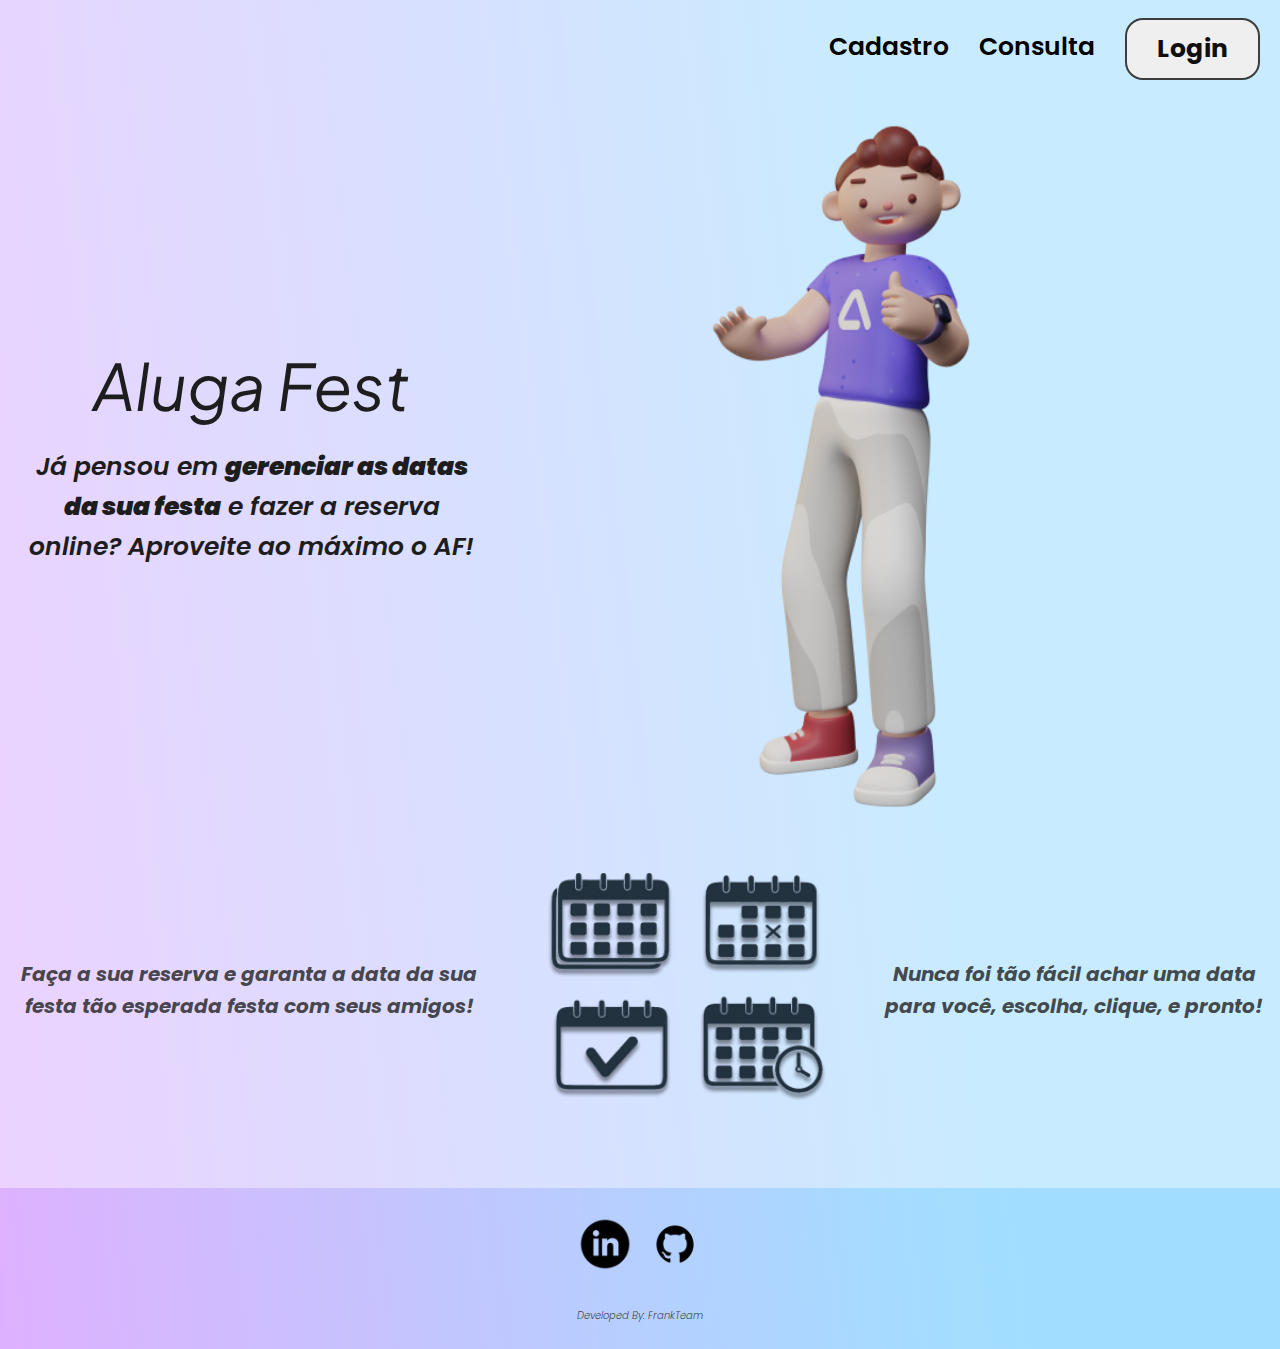
==== Index.html @ 71d17370 "Projeto AlugaFest Resposivo" ====
<!DOCTYPE html>
<html lang="pt-BR">
<head>
    <meta charset="UTF-8">
    <meta http-equiv="X-UA-Compatible" content="IE=edge">
    <meta name="viewport" content="width=device-width, initial-scale=1.0">
    <meta name="description" content="Alugue seu salão de festas de forma fácil!">
    <title>AlugaFestPrototipo</title>
    <link rel="stylesheet" type="text/css" href="/CSS/style.css"/>
</head>
<body>
    <header class="cabecalho">
        <nav class="menu">
            <a class="menu-item" href="#">Cadastro</a>
            <a class="menu-item" href="#">Consulta</a>
            <button class="menu-botao">Login</button>            
        </nav>

    </header>
    <main class="conteudo-principal">
        <section class="conteudo-principal-escrito">
            <div class="conteudo-principal-escrito-texto">
                <h1 class="conteudo-principal-escrito-titulo">Aluga Fest</h1>
                <p class="conteudo-principal-escrito-info">Já pensou em <strong>gerenciar as datas da sua festa</strong> e fazer a reserva online? Aproveite ao máximo o AF!</p>
            </div>
            <img class="conteudo-principal-escrito-imagem" src="/img/Ikbal.png" alt="Guri">
        </section>
        <section class="conteudo-secundario">
            <div class="conteudo-secundario-bloco">
            <p class="conteudo-secundario-texto1">Faça a sua reserva e garanta a data da sua festa tão esperada festa com seus amigos!</p>
            <img class="conteudo-secundario-imagem" src="/img/calendario.png" alt="calendario"/>
            <p class="conteudo-secundario-texto2">Nunca foi tão fácil achar uma data para você, escolha, clique, e pronto!</p>
            </div>
        </section>
    </main>
    <footer class="rodape-background">
        
        <div class="social-media">
          <a  href="#"><img class="social-media-img" src="/img/linkedin.png" alt="linkedin"/></a>
          <a  href="#"><img class="social-media-img" src="/img/git.png" alt="GitHub"/></a>
            
        </div>
        <div class="rodape-background-dev">Developed By: FrankTeam</div>

    </footer>
</body>
</html>
---- CSS/style.css ----
/*Fontes importadas do tio google*/
/*como indicar elas:
font-family: 'Plus Jakarta Sans', sans-serif;
font-family: 'Poppins', sans-serif;
*/
@import url('https://fonts.googleapis.com/css2?family=Plus+Jakarta+Sans:wght@200&family=Poppins:ital,wght@0,100;0,200;1,100&display=swap');
/*RESETANDO O CSS - anula as configurações pré definidas pelo html*/
*{
    margin: 0;
    padding: 0;
    box-sizing: border-box;
    text-decoration: none;
}
body{
    font-size: 100%;
    background: linear-gradient(263.35deg, rgba(73, 190, 255, 0.3) 28.29%, rgba(200, 82, 255, 0.28) 107.57%);
    
    
}
/*---------------------Estilizando a barra de navegação-------------------------*/
/*posição do cabeçalho na pagina - conteúdo PAI no flex box*/
.cabecalho{
    display: flex;
    flex-direction: row;
    align-items: center;
    justify-content: end;
    padding-top: 18px;
    padding-right: 20px;
    
}
/*configurações do menu da barra de navegação - conteúdo PAI e filho de CABECALHO*/
.menu{
    display: flex;
    gap: 30px;
    justify-content: space-around;
    font-family: 'Poppins';
    font-style: normal;
    font-weight: 600;
    font-size: 25px;
    line-height: 27px;
    color: #1D1D1D;    
}
/*estilização dos itens do menu da barra de navegação - conteúdo filho*/
.menu-item{
    color: black;
    /*Esse padding serviu pra alinhar o texto ao botão*/
    padding-top: 15px;
}
/*hover dos itens do menu da barra de navegação - conteúdo filho*/
.menu-item:hover{
    color: #ffffff;

}
/*estilização do botão de login - conteúdo filho*/
.menu-botao{  
        color: #0f0f0f;
        font-size: 25px;
        border: 2px solid #3d3d3d;
        border-radius: 18px;
        padding: 10px 30px;
        cursor: pointer;
        font-family: 'Poppins';
        font-style:normal;
        font-weight: 700;
        
}
.menu-botao:hover {
    color: #ffffff;
    border: 2px solid #6d6d6d;
    background-color: #6d6d6d;
}
/*------------------Estilizando o conteúdo principal------------------------*/
/*Estilizando o Main - Conteúdo pai*/
.conteudo-principal{
    margin-bottom: 48px;
    display: flex;
    flex-wrap: wrap;
}
/* Estilizando a primeira seção inteira - conteúdo pai ou father container*/
.conteudo-principal-escrito{
    display: flex;
    /* Aqui a direção do flex-box foi adicionada para
     que os elementos fiquemu do lado do outro e centralizados*/
    flex-direction: row;
    align-items: center;
    /* Aqui foi configurado um espaço entre os itens de acordo
     com o flex-boxing :D*/
    justify-content: space-around;
    margin-left: 20px;
    
    
    

}
/*estilizando o conteúdo escrito através da DIV para definir a posição
este é um container pai*/
.conteudo-principal-escrito-texto{
    display: flex;
    flex-direction: column;
    gap: 30px;
    text-align: center;
    flex-wrap: wrap;
}


.conteudo-principal-escrito-titulo{
    font-family: 'Plus Jakarta Sans';
    font-style: italic;
    /*Font-wheit é o "peso" da fonte*/
    font-weight: 400;
    font-size: 64px;
    line-height: 64px;

/* or 100% */

    color: #1D1D1D;
}
.conteudo-principal-escrito-info{
    font-family: 'Poppins';
    font-style: italic;
    font-weight: 600;
    font-size: 25px;
    /* Line-height é Espaçamento entre linhas*/
    line-height: 160%;

    text-align: center;

    color: #1D1D1D;
}
.conteudo-principal-escrito-imagem{
    height: 700px;
    margin: 30px;
    
}


/*Estilizando o conteúdo secundário - Container PAI*/
.conteudo-secundario{
    display: flex;
    flex-direction: row;
    flex-wrap: wrap;
    
}
.conteudo-secundario-bloco{
    display: flex;
    flex-direction: row;
    align-items: center;
    gap: 10px;

    
}
/*Estilizando os textos - containers filhos*/
.conteudo-secundario-texto1{
    font-family: 'Poppins';
    font-style: italic;
    font-weight: 700;
    font-size: 20px;
    line-height: 160%;
    text-align: center;
    margin: 10px;
    

/* or 32px */

color: rgba(29, 29, 29, 0.8);
}
.conteudo-secundario-imagem{
    height: 300px;
    

}
.conteudo-secundario-texto2{
    font-family: 'Poppins';
    font-style: italic;
    font-weight: 700;
    font-size: 20px;
    line-height: 160%;
    text-align: center;
    margin: 10px;
    color: rgba(29, 29, 29, 0.8);
    

}

/*Estilizando o container pai do footer - cabeçalho*/

.rodape-background{
    display: flex;
    flex-direction: column;
    /*Align-itens alinha horizontal*/
    align-items: center;
    /*Justify-content alinha na vertical*/
    justify-content: center;
    background: linear-gradient(263.35deg, rgba(73, 190, 255, 0.3) 28.29%, rgba(200, 82, 255, 0.28) 107.57%);
    
    height: 161.32px;
    left: 1590px;
    top: 1604.77px;

}
.rodape-background-dev{
    font-family: 'Poppins';
    font-style: italic;
    font-weight: 300;
    font-size: 10px;
    line-height: 160%;
    margin-top: 30px;
    color: rgba(29, 29, 29, 0.8);
}
.social-media{
    display: flex;
    flex-direction: row;
    gap: 10px;
    
}
.social-media-img{
    width: 60px;
    height: 60px;
}
.social-media-img:hover{
    filter: blur(1px);
}

/*------------------Responsividade usando media querys---------------------*/
@media screen and (max-width: 768px){
    body{
        display: block;
        text-align: center;
        margin: 0%;
    }
    .cabecalho{
        display: block;
    }
    .menu{
        margin: 0px;
    }
    .conteudo-principal{
        display: block;
        margin: 0%;
    }
    .conteudo-principal-escrito{
        display: block;
        margin: 0%;
        text-align: center;
    }
    .conteudo-principal-escrito-texto{
        display: block;
        margin: 0%;
        text-align: center;
    }
    .conteudo-principal-escrito-info{
        text-align: center;
    }

    .conteudo-principal-escrito-imagem{
        display: block;
        width: 90vw;
        height: 90vw;

    }
    .conteudo-secundario-bloco{
        display: block;
    }
    .conteudo-secundario-bloco{
        display: block;
        margin: 0%;
    }
    .rodape-background{
        display: block;
        margin: 0%;
        text-align: center;
    }
    .conteudo-secundario-texto1{
        text-align: center;
    }
    .social-media{
        display: block;
    }
}
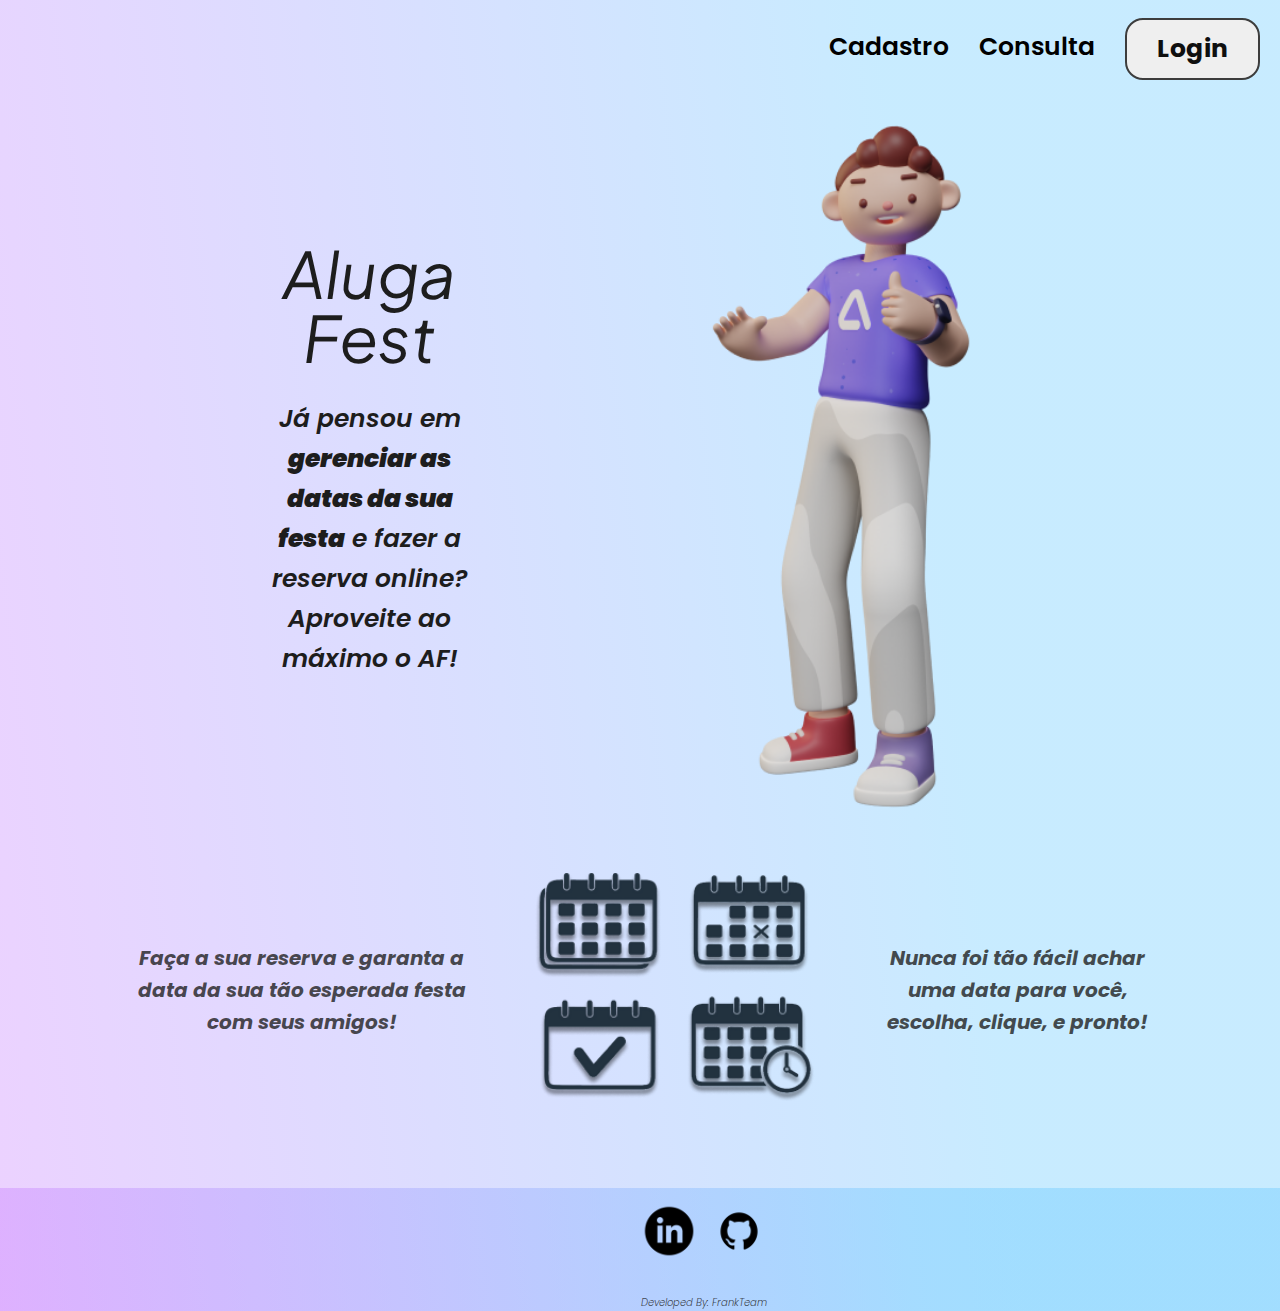
==== commit acfe3ab3: "Realizado ajustes no mediaquery para melhorar a responsividade, realizado também a responsividade no" ====
--- a/Index.html
+++ b/Index.html
@@ -27,7 +27,7 @@
         </section>
         <section class="conteudo-secundario">
             <div class="conteudo-secundario-bloco">
-            <p class="conteudo-secundario-texto1">Faça a sua reserva e garanta a data da sua festa tão esperada festa com seus amigos!</p>
+            <p class="conteudo-secundario-texto1">Faça a sua reserva e garanta a data da sua tão esperada festa com seus amigos!</p>
             <img class="conteudo-secundario-imagem" src="/img/calendario.png" alt="calendario"/>
             <p class="conteudo-secundario-texto2">Nunca foi tão fácil achar uma data para você, escolha, clique, e pronto!</p>
             </div>
--- a/CSS/style.css
+++ b/CSS/style.css
@@ -86,7 +86,7 @@
     /* Aqui foi configurado um espaço entre os itens de acordo
      com o flex-boxing :D*/
     justify-content: space-around;
-    margin-left: 20px;
+    margin-left: 20%;
     
     
     
@@ -139,6 +139,9 @@
     display: flex;
     flex-direction: row;
     flex-wrap: wrap;
+    width: auto;
+    margin-right: 100px;
+    
     
 }
 .conteudo-secundario-bloco{
@@ -146,6 +149,8 @@
     flex-direction: row;
     align-items: center;
     gap: 10px;
+    margin-left: 10%;
+    
 
     
 }
@@ -193,9 +198,8 @@
     justify-content: center;
     background: linear-gradient(263.35deg, rgba(73, 190, 255, 0.3) 28.29%, rgba(200, 82, 255, 0.28) 107.57%);
     
-    height: 161.32px;
-    left: 1590px;
-    top: 1604.77px;
+    
+    
 
 }
 .rodape-background-dev{
@@ -205,12 +209,18 @@
     font-size: 10px;
     line-height: 160%;
     margin-top: 30px;
+    margin-left: 10%;
+    
     color: rgba(29, 29, 29, 0.8);
 }
 .social-media{
     display: flex;
     flex-direction: row;
     gap: 10px;
+    margin-top: 1%;
+    margin-left: 10%;
+    
+    
     
 }
 .social-media-img{
@@ -258,6 +268,9 @@
         height: 90vw;
 
     }
+    .conteudo-secundario{
+        margin: 3%;
+    }
     .conteudo-secundario-bloco{
         display: block;
     }
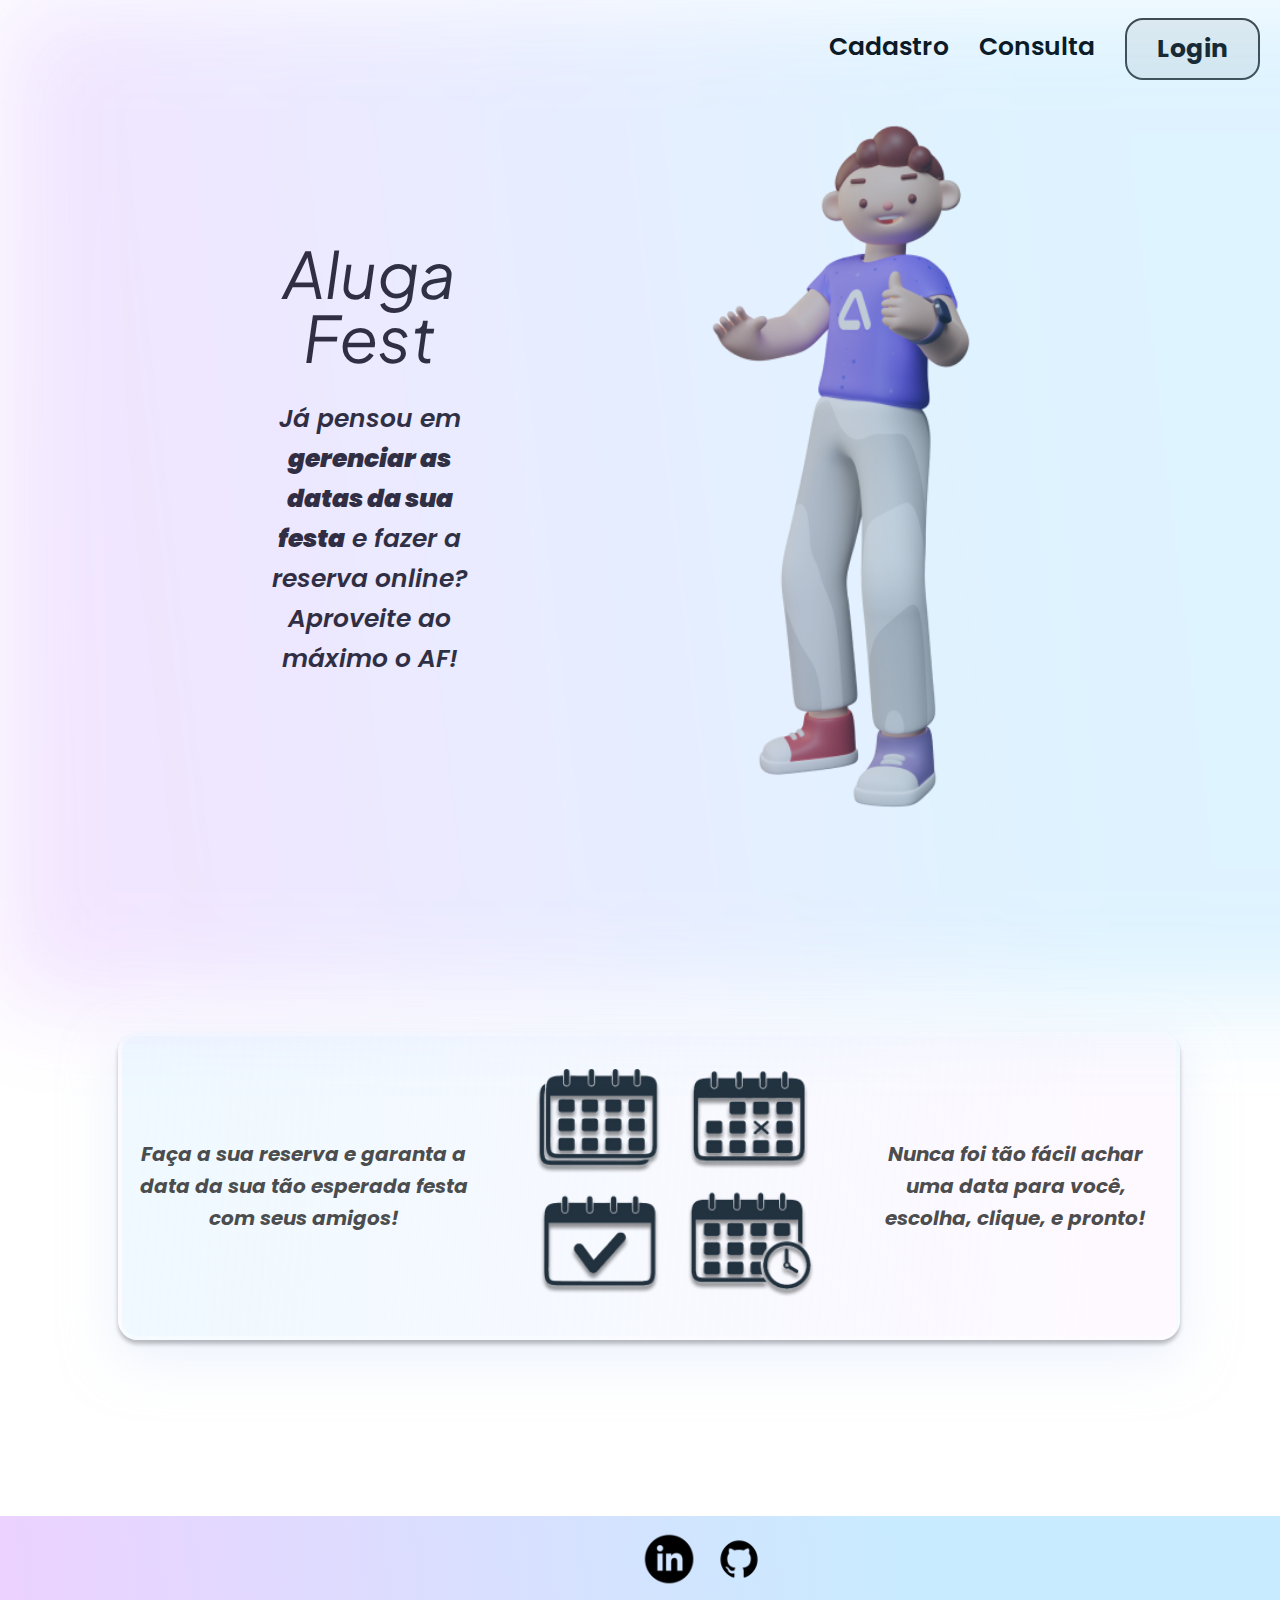
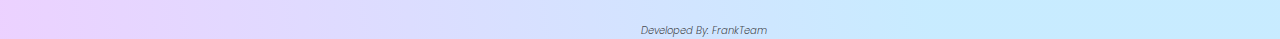
==== commit 922b8974: "Foi realizado alguns ajustes de design, para que fique mais similar ao design proposto no FIGMA" ====
--- a/Index.html
+++ b/Index.html
@@ -9,6 +9,7 @@
     <link rel="stylesheet" type="text/css" href="/CSS/style.css"/>
 </head>
 <body>
+    <div class="retangulo"></div>
     <header class="cabecalho">
         <nav class="menu">
             <a class="menu-item" href="#">Cadastro</a>
@@ -41,7 +42,7 @@
             
         </div>
         <div class="rodape-background-dev">Developed By: FrankTeam</div>
-
+        
     </footer>
 </body>
 </html>--- a/CSS/style.css
+++ b/CSS/style.css
@@ -13,9 +13,21 @@
 }
 body{
     font-size: 100%;
+    background: white;
+    
+    
+    
+}
+.retangulo{
+    position: absolute;
+    width: 1440px;
+    height: 1002px;
+    left: 0px;
+    top: 0px;
+
     background: linear-gradient(263.35deg, rgba(73, 190, 255, 0.3) 28.29%, rgba(200, 82, 255, 0.28) 107.57%);
-    
-    
+    opacity: 0.6;
+    filter: blur(50px);
 }
 /*---------------------Estilizando a barra de navegação-------------------------*/
 /*posição do cabeçalho na pagina - conteúdo PAI no flex box*/
@@ -48,7 +60,7 @@
 }
 /*hover dos itens do menu da barra de navegação - conteúdo filho*/
 .menu-item:hover{
-    color: #ffffff;
+    color: #7f7f7f;
 
 }
 /*estilização do botão de login - conteúdo filho*/
@@ -141,6 +153,9 @@
     flex-wrap: wrap;
     width: auto;
     margin-right: 100px;
+    margin-top: 15%;
+    margin-bottom: 10%;
+    
     
     
 }
@@ -150,6 +165,11 @@
     align-items: center;
     gap: 10px;
     margin-left: 10%;
+    
+    background: linear-gradient(94.73deg, #EFF9FF 1.96%, rgba(252, 245, 255, 0.58) 91.67%);
+    border: 4px solid rgba(255, 255, 255, 0.4);
+    box-shadow: 0px 4px 4px rgba(0, 0, 0, 0.25), 0px 18px 52.8537px rgba(215, 228, 249, 0.5);
+    border-radius: 20px;
     
 
     
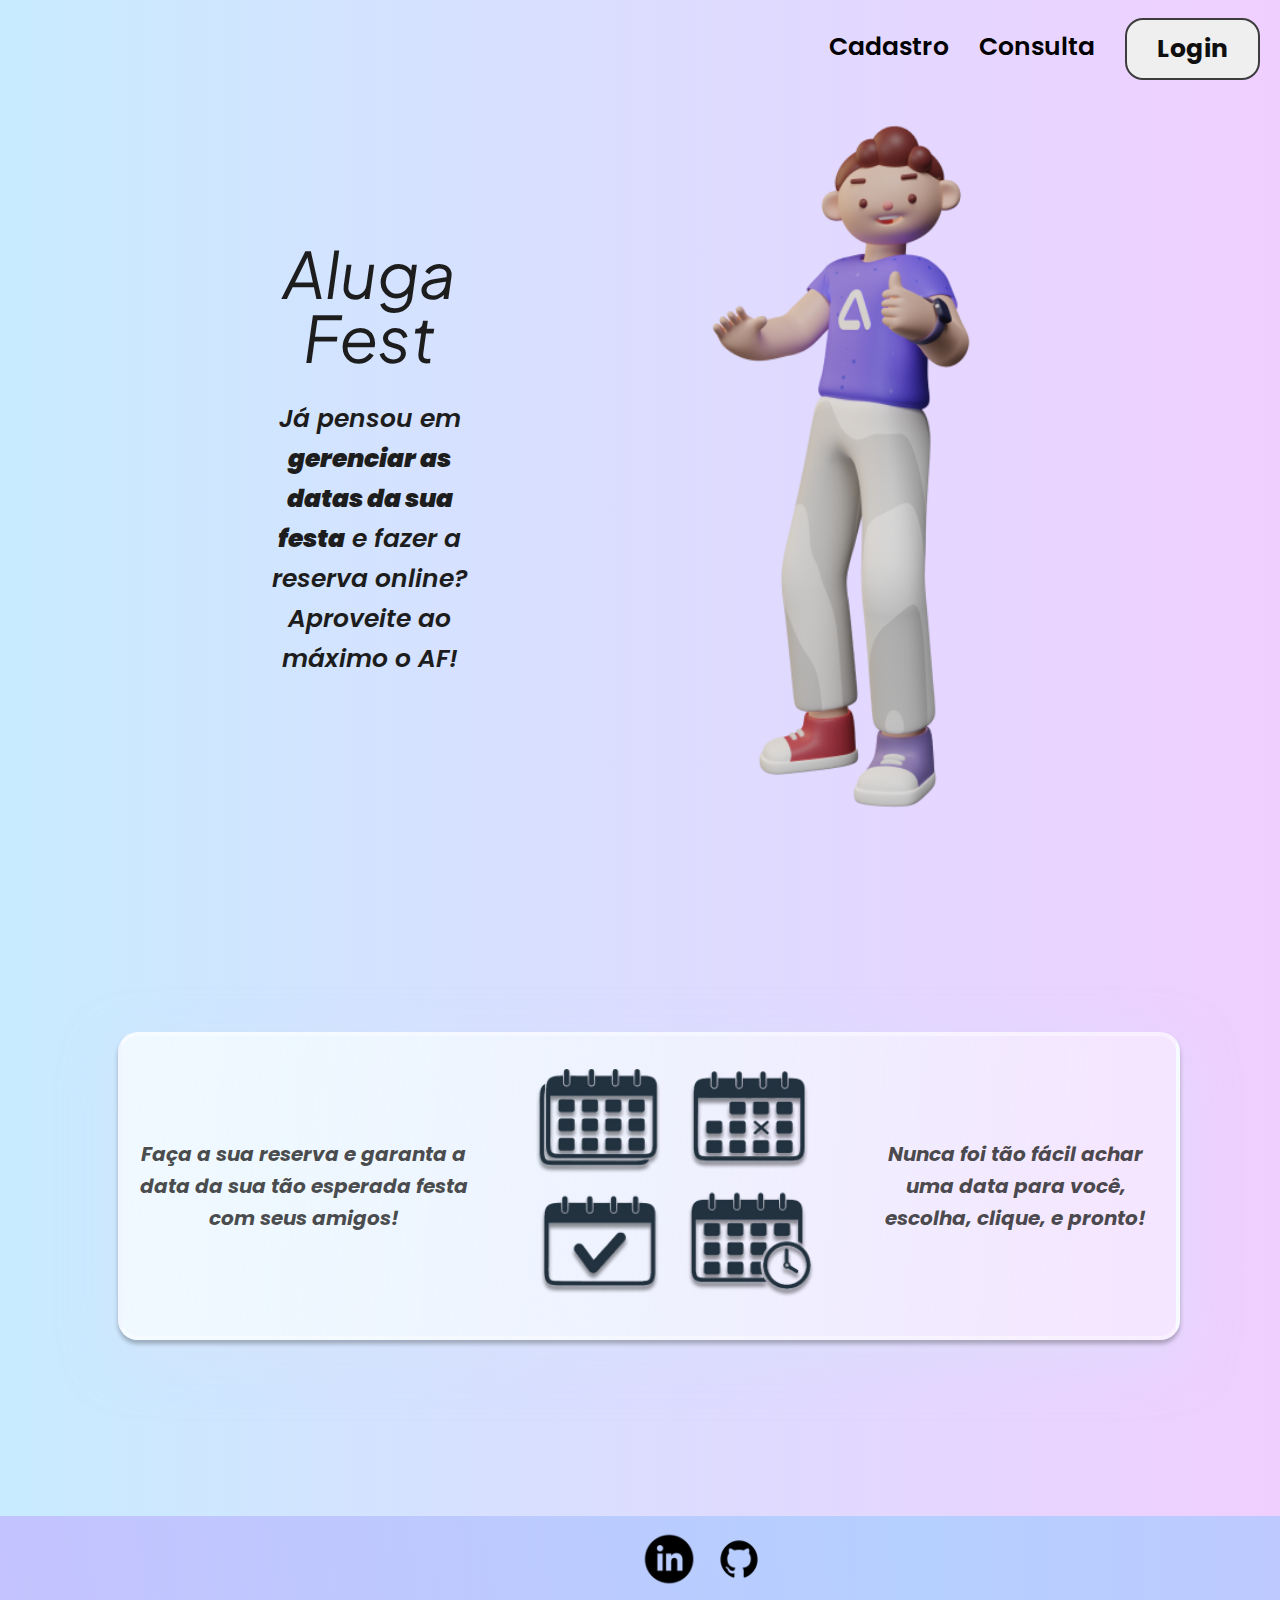
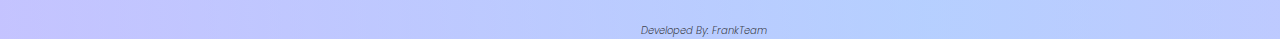
==== commit 4ee27b49: "Aprimorado a responsividade, a tela de navegação das telas, removido div retangulo que estava atrapa" ====
--- a/Index.html
+++ b/Index.html
@@ -5,14 +5,14 @@
     <meta http-equiv="X-UA-Compatible" content="IE=edge">
     <meta name="viewport" content="width=device-width, initial-scale=1.0">
     <meta name="description" content="Alugue seu salão de festas de forma fácil!">
-    <title>AlugaFestPrototipo</title>
+    <title>AlugaFest</title>
     <link rel="stylesheet" type="text/css" href="/CSS/style.css"/>
 </head>
 <body>
-    <div class="retangulo"></div>
+   <!-- <div class="retangulo"></div> -->
     <header class="cabecalho">
         <nav class="menu">
-            <a class="menu-item" href="#">Cadastro</a>
+            <a class="menu-item" href="/Cadastro.html">Cadastro</a>
             <a class="menu-item" href="#">Consulta</a>
             <button class="menu-botao">Login</button>            
         </nav>
@@ -39,10 +39,10 @@
         <div class="social-media">
           <a  href="#"><img class="social-media-img" src="/img/linkedin.png" alt="linkedin"/></a>
           <a  href="#"><img class="social-media-img" src="/img/git.png" alt="GitHub"/></a>
-            
         </div>
         <div class="rodape-background-dev">Developed By: FrankTeam</div>
         
     </footer>
+    
 </body>
 </html>--- a/CSS/style.css
+++ b/CSS/style.css
@@ -13,7 +13,7 @@
 }
 body{
     font-size: 100%;
-    background: white;
+    background: linear-gradient(90deg, rgba(73, 190, 255, 0.3) 0%, rgba(200, 82, 255, 0.28) 100%);
     
     
     
@@ -87,6 +87,8 @@
     margin-bottom: 48px;
     display: flex;
     flex-wrap: wrap;
+    border-bottom: #ffffff;
+    
 }
 /* Estilizando a primeira seção inteira - conteúdo pai ou father container*/
 .conteudo-principal-escrito{
@@ -217,10 +219,7 @@
     /*Justify-content alinha na vertical*/
     justify-content: center;
     background: linear-gradient(263.35deg, rgba(73, 190, 255, 0.3) 28.29%, rgba(200, 82, 255, 0.28) 107.57%);
-    
-    
-    
-
+   
 }
 .rodape-background-dev{
     font-family: 'Poppins';
@@ -249,6 +248,7 @@
 }
 .social-media-img:hover{
     filter: blur(1px);
+    cursor: pointer;
 }
 
 /*------------------Responsividade usando media querys---------------------*/
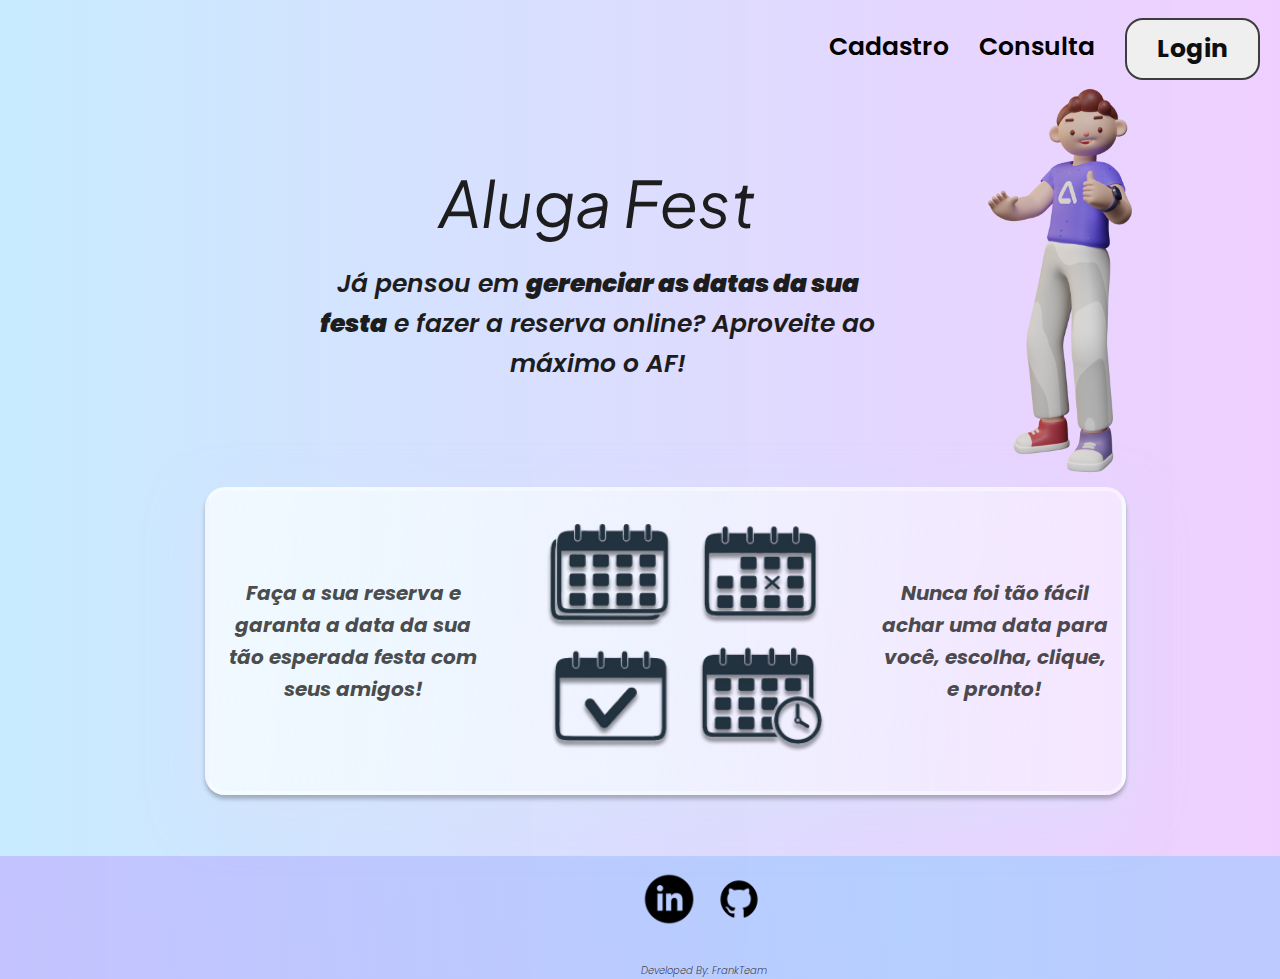
==== commit 003ded87: "Concluído a responsividade das duas páginas, alterado os dois arquivos de estilo para aumentar a flu" ====
--- a/Index.html
+++ b/Index.html
@@ -24,7 +24,9 @@
                 <h1 class="conteudo-principal-escrito-titulo">Aluga Fest</h1>
                 <p class="conteudo-principal-escrito-info">Já pensou em <strong>gerenciar as datas da sua festa</strong> e fazer a reserva online? Aproveite ao máximo o AF!</p>
             </div>
-            <img class="conteudo-principal-escrito-imagem" src="/img/Ikbal.png" alt="Guri">
+            <div class="gurizin">
+                <img class="gurizin-img" src="/img/Ikbal.png" alt="Guri">
+            </div>
         </section>
         <section class="conteudo-secundario">
             <div class="conteudo-secundario-bloco">
--- a/CSS/style.css
+++ b/CSS/style.css
@@ -19,7 +19,7 @@
     
 }
 .retangulo{
-    position: absolute;
+    position:absolute;
     width: 1440px;
     height: 1002px;
     left: 0px;
@@ -97,12 +97,10 @@
      que os elementos fiquemu do lado do outro e centralizados*/
     flex-direction: row;
     align-items: center;
+    justify-content: center;
     /* Aqui foi configurado um espaço entre os itens de acordo
      com o flex-boxing :D*/
-    justify-content: space-around;
-    margin-left: 20%;
-    
-    
+  
     
 
 }
@@ -113,7 +111,8 @@
     flex-direction: column;
     gap: 30px;
     text-align: center;
-    flex-wrap: wrap;
+    margin-left: 25%;
+    
 }
 
 
@@ -141,9 +140,14 @@
 
     color: #1D1D1D;
 }
-.conteudo-principal-escrito-imagem{
-    height: 700px;
-    margin: 30px;
+.gurizin{
+    display: flex;
+    flex-direction: column;
+    margin-right: 10%;
+    }
+.gurizin-img{
+    width: 150%;
+    height: 150%;
     
 }
 
@@ -153,10 +157,10 @@
     display: flex;
     flex-direction: row;
     flex-wrap: wrap;
-    width: auto;
-    margin-right: 100px;
-    margin-top: 15%;
-    margin-bottom: 10%;
+    margin-top: 1%;
+    margin-bottom: 1%;
+    max-width: 80%;
+    margin-left: 8%;
     
     
     
@@ -253,6 +257,7 @@
 
 /*------------------Responsividade usando media querys---------------------*/
 @media screen and (max-width: 768px){
+    
     body{
         display: block;
         text-align: center;
@@ -260,9 +265,22 @@
     }
     .cabecalho{
         display: block;
+        padding: 5%;
+        justify-content: center;
     }
     .menu{
+
         margin: 0px;
+        font-size: 120%;
+        text-align: center;
+        justify-content: center;
+
+    }
+    .menu-item{
+        padding: 0%;
+        margin: 0%;
+        text-align: center;
+        
     }
     .conteudo-principal{
         display: block;
@@ -282,30 +300,32 @@
         text-align: center;
     }
 
-    .conteudo-principal-escrito-imagem{
-        display: block;
-        width: 90vw;
-        height: 90vw;
-
+    .gurizin{
+        display: block;
+        
+    }
+    .gurizin-img{
+        display: block;
+        
+       
     }
     .conteudo-secundario{
-        margin: 3%;
-    }
+        margin: 2%;
+        margin-left: 3%;
+    }
+    
     .conteudo-secundario-bloco{
         display: block;
-    }
-    .conteudo-secundario-bloco{
-        display: block;
-        margin: 0%;
+        margin: 0%;
+    }
+    .conteudo-secundario-texto1{
+        text-align: center;
     }
     .rodape-background{
         display: block;
         margin: 0%;
         text-align: center;
     }
-    .conteudo-secundario-texto1{
-        text-align: center;
-    }
     .social-media{
         display: block;
     }
